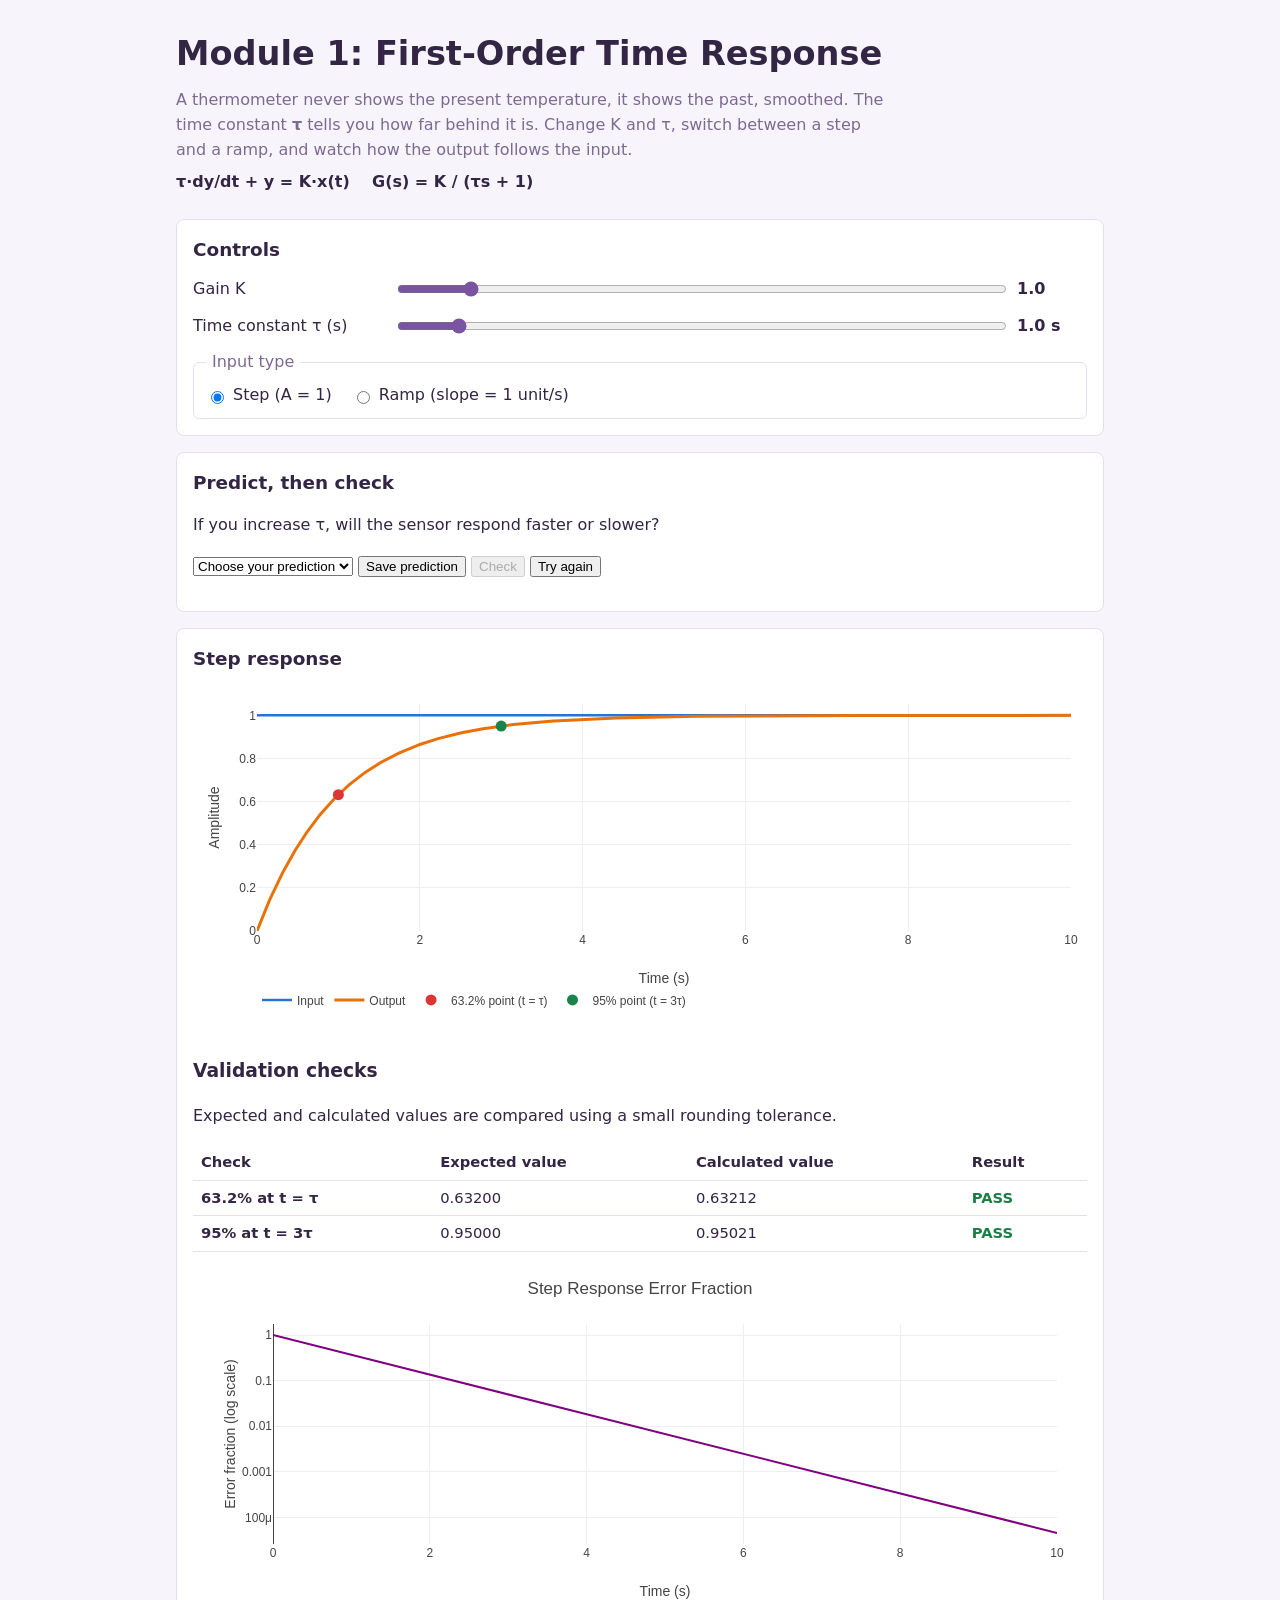
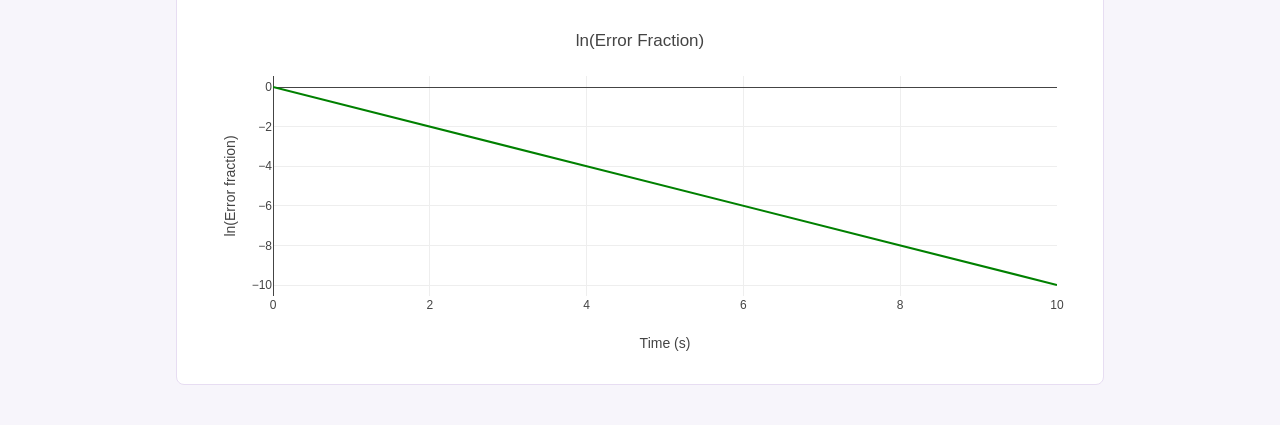
==== module1.html @ 942c397a "Add homepage and separate Module 1 styling" ====
<!DOCTYPE html>
<html lang="en">
<head>
  <meta charset="UTF-8">
  <meta name="viewport" content="width=device-width, initial-scale=1">
  <title>Module 1: First-Order Time Response</title>
  <link rel="stylesheet" href="style1.css">
</head>
<body>

<header class="page-head">
  <h1>Module 1: First-Order Time Response</h1>
  <p>
    A thermometer never shows the present temperature, it shows the past, smoothed.
    The time constant <strong>&tau;</strong> tells you how far behind it is.
    Change K and &tau;, switch between a step and a ramp, and watch how the output follows the input.
  </p>
  <p class="model">&tau;&middot;dy/dt + y = K&middot;x(t) &nbsp;&nbsp; G(s) = K / (&tau;s + 1)</p>
</header>

<main>

  <!-- Controls -->
  <section class="panel" aria-labelledby="controlsTitle">
    <h2 id="controlsTitle">Controls</h2>

    <div class="control">
      <label for="kSlider">Gain K</label>
      <input type="range" id="kSlider" min="0.5" max="5" step="0.5" value="1">
      <output id="kValue" for="kSlider">1.0</output>
    </div>

    <div class="control">
      <label for="tauSlider">Time constant &tau; (s)</label>
      <input type="range" id="tauSlider" min="0.1" max="10" step="0.1" value="1">
      <output id="tauValue" for="tauSlider">1.0 s</output>
    </div>

    <fieldset class="control input-type">
      <legend>Input type</legend>
      <label class="choice"><input type="radio" name="inputType" value="step" checked> Step (A = 1)</label>
      <label class="choice"><input type="radio" name="inputType" value="ramp"> Ramp (slope = 1 unit/s)</label>
    </fieldset>
  </section>

  <!-- Predict, then check (filled by prediction.js) -->
  <section class="panel" aria-labelledby="predictTitle">
    <h2 id="predictTitle">Predict, then check</h2>
    <div id="predictionBox">
      <p class="placeholder">The prediction question loads here.</p>
    </div>
  </section>

  <!-- Step response: stepPlot, validationResults, errorPlot, logErrorPlot -->
  <section id="stepSection" class="panel" aria-labelledby="stepTitle">
    <h2 id="stepTitle">Step response</h2>
    <div id="stepPlot" class="plot"></div>
    <div id="validationResults" class="results"></div>
    <div id="errorPlot" class="plot"></div>
    <div id="logErrorPlot" class="plot"></div>
  </section>

  <!-- Ramp response: rampPlot -->
  <section id="rampSection" class="panel" aria-labelledby="rampTitle" hidden>
    <h2 id="rampTitle">Ramp response</h2>
    <div id="rampPlot" class="plot"></div>
  </section>

</main>

<!-- Plotly first, then the team's files, main.js last -->
<script src="https://cdn.plot.ly/plotly-2.35.2.min.js"></script>
<script src="step.js"></script>
<script src="ramp.js"></script>
<script src="error.js"></script>
<script src="prediction.js"></script>
<script src="main.js"></script>
</body>
</html>
---- style1.css ----
:root {
  --bg: #f7f5fb;
  --panel: #ffffff;
  --ink: #332544;
  --muted: #7d6a91;
  --line: #e7ddf2;
  --accent: #7954a2;
  --output: #b87535;
  --pass: #1a7f45;
  --fail: #c62828;
  font-family: system-ui, -apple-system, "Segoe UI", Roboto, sans-serif;
}
* { box-sizing: border-box; }
[hidden] { display: none !important; }

body {
  margin: 0;
  background: var(--bg);
  color: var(--ink);
  line-height: 1.55;
}

.page-head {
  max-width: 960px;
  margin: 0 auto;
  padding: 28px 16px 8px;
}
.page-head h1 { margin: 0 0 8px; font-size: clamp(1.5rem, 4vw, 2.1rem); }
.page-head p  { margin: 0 0 8px; max-width: 70ch; color: var(--muted); }
.page-head .model { color: var(--ink); font-weight: 600; }

main {
  max-width: 960px;
  margin: 0 auto;
  padding: 8px 16px 40px;
  display: grid;
  gap: 16px;
}

.panel {
  background: var(--panel);
  border: 1px solid var(--line);
  border-radius: 8px;
  padding: 16px;
}
.panel h2 { margin: 0 0 12px; font-size: 1.15rem; }

/* Controls */
.control {
  display: grid;
  grid-template-columns: 190px 1fr 70px;
  align-items: center;
  gap: 12px;
  margin-bottom: 12px;
}
.control input[type="range"] { width: 100%; accent-color: var(--accent); }
.control output { font-variant-numeric: tabular-nums; font-weight: 600; }

fieldset.control {
  display: flex;
  flex-wrap: wrap;
  gap: 8px 20px;
  border: 1px solid var(--line);
  border-radius: 6px;
  margin: 0;
  padding: 8px 12px 10px;
}
fieldset.control legend { padding: 0 6px; color: var(--muted); }
.choice { display: flex; align-items: center; gap: 6px; cursor: pointer; }

/* Plots and results */
.plot { width: 100%; min-height: 340px; margin-bottom: 12px; }
.results { margin-bottom: 12px; overflow-x: auto; }
.results table { border-collapse: collapse; width: 100%; font-size: 0.92rem; }
.results th, .results td { border-bottom: 1px solid var(--line); padding: 6px 8px; text-align: left; }
.results .pass { color: var(--pass); font-weight: 600; }
.results .fail { color: var(--fail); font-weight: 600; }

.placeholder { color: var(--muted); margin: 0; }

:focus-visible { outline: 3px solid var(--accent); outline-offset: 2px; }

/* Phones */
@media (max-width: 600px) {
  .control { grid-template-columns: 1fr 64px; }
  .control label { grid-column: 1 / -1; }
  fieldset.control { display: flex; }
  .plot { min-height: 280px; }
}
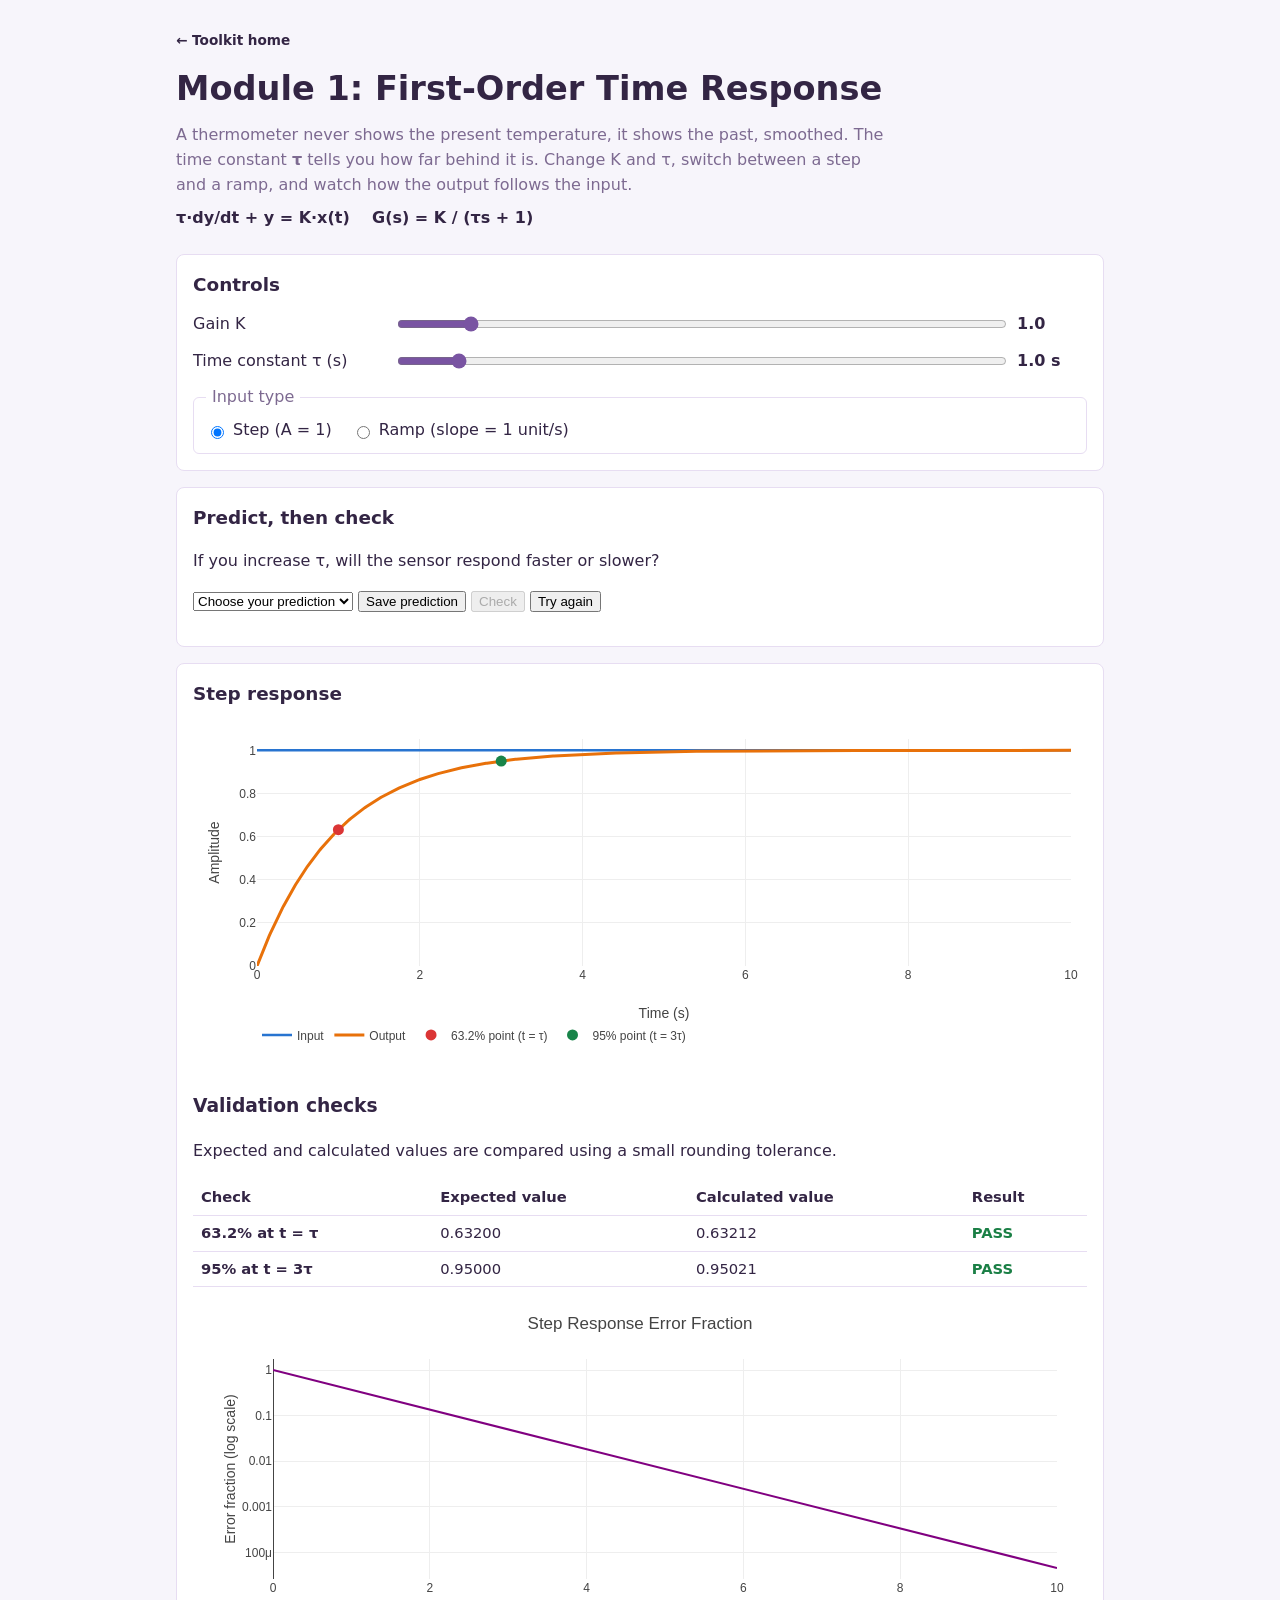
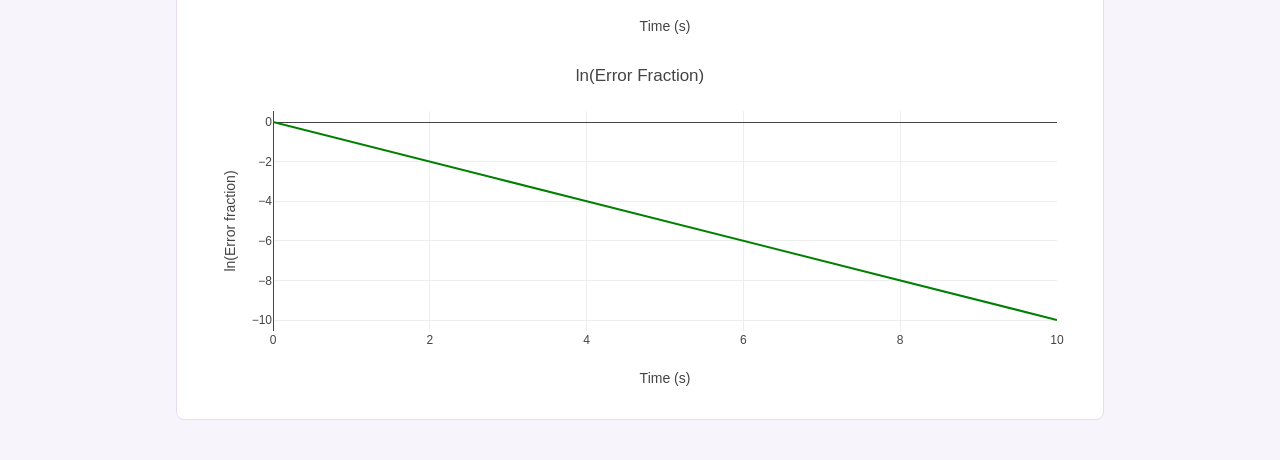
==== commit 608b2276: "Add home links to Modules 1 and 2" ====
--- a/module1.html
+++ b/module1.html
@@ -9,6 +9,8 @@
 <body>
 
 <header class="page-head">
+    <a class="toolkit-home" href="./index.html">← Toolkit home</a>
+
   <h1>Module 1: First-Order Time Response</h1>
   <p>
     A thermometer never shows the present temperature, it shows the past, smoothed.
--- a/style1.css
+++ b/style1.css
@@ -87,3 +87,16 @@
   fieldset.control { display: flex; }
   .plot { min-height: 280px; }
 }
+
+.toolkit-home {
+  display: inline-block;
+  margin-bottom: 12px;
+  color: inherit;
+  font-size: 0.85rem;
+  font-weight: 600;
+  text-decoration: none;
+}
+
+.toolkit-home:hover {
+  text-decoration: underline;
+}
